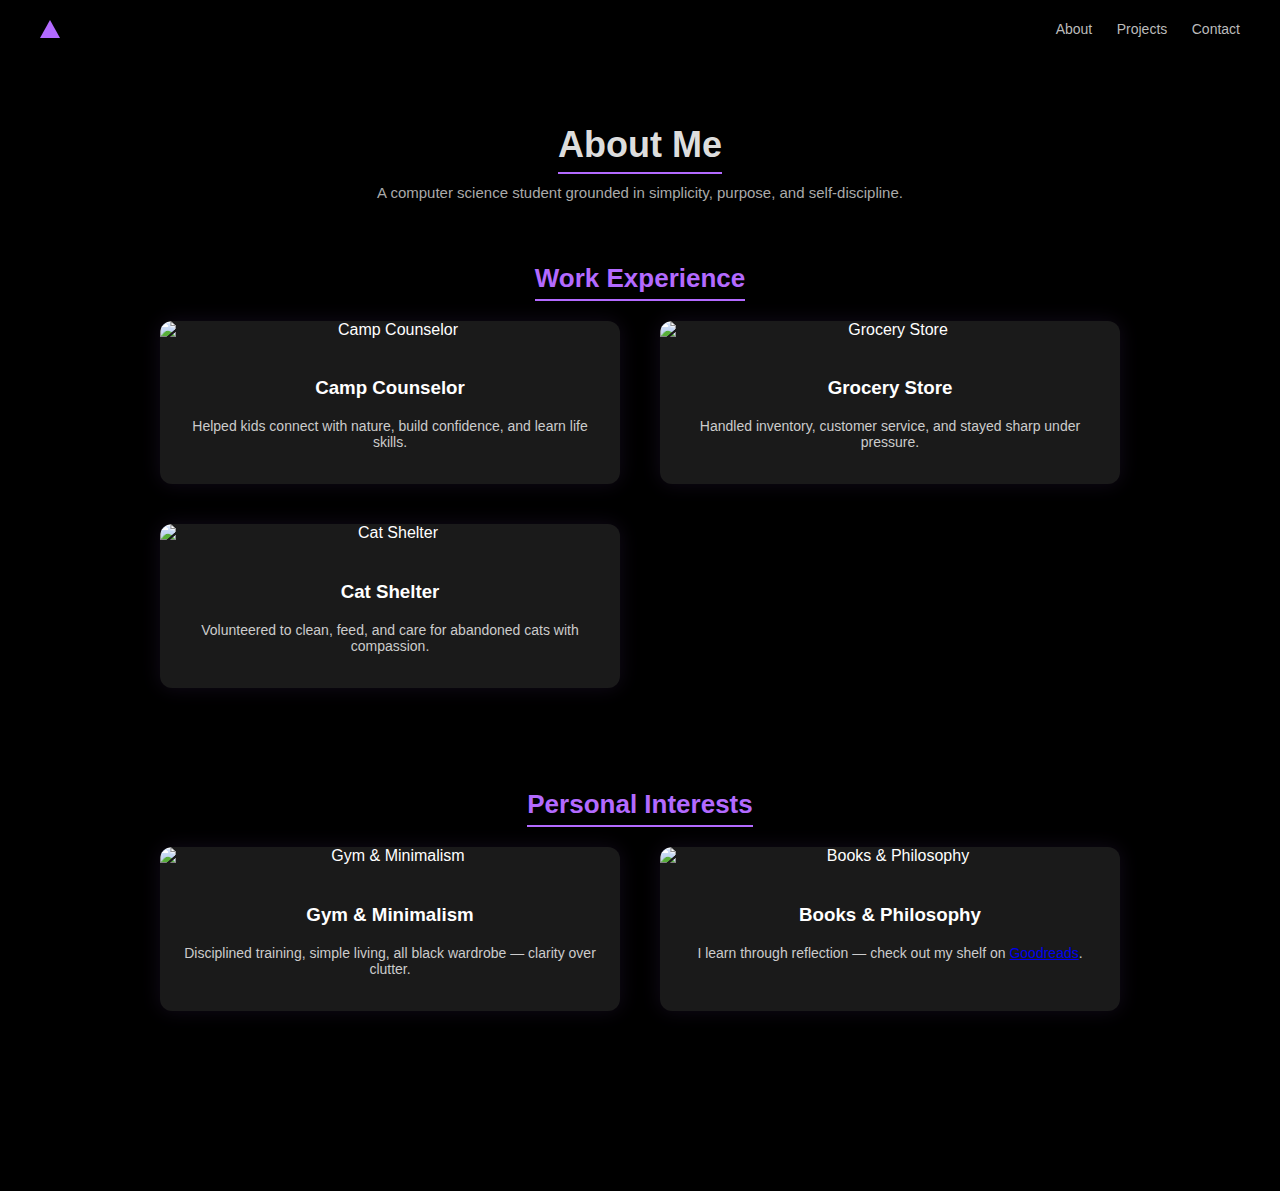
==== about/about.html @ 9ac720b6 "changes" ====
<!DOCTYPE html>
<html lang="en">
<head>
  <meta charset="UTF-8" />
  <meta name="viewport" content="width=device-width, initial-scale=1.0"/>
  <title>About — Abdullokh</title>
  <link rel="stylesheet" href="about.css" />
</head>
<body>
    <header>
        <a href="index.html" class="logo">
            <div class="triangle"></div>
          </a>
          
          
        <nav>
          <a href="about/about.html" >About</a>
           <a href="projects/project.html">Projects</a>
          <a href="contact/contact.html">Contact</a>
        </nav>
      </header>
  <main class="about-container">

    <h1>About Me</h1>
    <p class="intro">A computer science student grounded in simplicity, purpose, and self-discipline.</p>

    <!-- 🧑‍💻 Work Experience -->
    <section class="section-block">
      <h2 class="section-title">Work Experience</h2>
      <div class="card-grid">
        <div class="card">
          <img src="https://placehold.co/400x240/222/fff?text=Camp" alt="Camp Counselor">
          <div class="card-text">
            <h3>Camp Counselor</h3>
            <p>Helped kids connect with nature, build confidence, and learn life skills.</p>
          </div>
        </div>
        <div class="card">
          <img src="https://placehold.co/400x240/222/fff?text=Grocery" alt="Grocery Store">
          <div class="card-text">
            <h3>Grocery Store</h3>
            <p>Handled inventory, customer service, and stayed sharp under pressure.</p>
          </div>
        </div>
        <div class="card">
          <img src="https://placehold.co/400x240/222/fff?text=Shelter" alt="Cat Shelter">
          <div class="card-text">
            <h3>Cat Shelter</h3>
            <p>Volunteered to clean, feed, and care for abandoned cats with compassion.</p>
          </div>
        </div>
      </div>
    </section>

    <!-- 🧠 Personal Interests -->
    <section class="section-block">
      <h2 class="section-title">Personal Interests</h2>
      <div class="card-grid">
        <div class="card">
          <img src="https://placehold.co/400x240/222/fff?text=Gym+%26+Minimalism" alt="Gym & Minimalism">
          <div class="card-text">
            <h3>Gym & Minimalism</h3>
            <p>Disciplined training, simple living, all black wardrobe — clarity over clutter.</p>
          </div>
        </div>
        <div class="card">
          <img src="https://placehold.co/400x240/222/fff?text=Books" alt="Books & Philosophy">
          <div class="card-text">
            <h3>Books & Philosophy</h3>
            <p>I learn through reflection — check out my shelf on <a href="https://www.goodreads.com" target="_blank">Goodreads</a>.</p>
          </div>
        </div>
      </div>
    </section>
  </main>
</body>
</html>
---- about/about.css ----
body {
  margin: 0;
  background-color: #000;
  color: #fff;
  height: 100vh;
  font-family: 'Segoe UI', sans-serif;
 
}

  /* Header */
header {
  position: absolute;
  top: 0;
  left: 0;
  width: 100%;
  padding: 20px 40px;
  display: flex;
  justify-content: space-between;
  align-items: center;
  box-sizing: border-box;
}



nav a {
  margin-left: 20px;
  text-decoration: none;
  color: #bbb;
  font-size: 14px;
  transition: color 0.3s ease;
}

nav a:hover {
  color: #b36aff;
}

/* Animation */
@keyframes fadeInUp {
  to {
    opacity: 1;
    transform: translate(-50%, -50%) translateY(0);
  }
}
.logo {
  display: flex;
  align-items: center;
  gap: 10px;
  font-weight: bold;
  font-size: 18px;
  color: white;
}

.triangle {
  width: 0;
  height: 0;
  border-left: 10px solid transparent;
  border-right: 10px solid transparent;
  border-bottom: 18px solid #b36aff;
}

/* Continuous spin only when hovered */
.logo:hover .triangle {
  animation: spin 1.2s linear infinite;
}

@keyframes spin {
  from { transform: rotate(0deg); }
  to   { transform: rotate(360deg); }
}
  .about-container {
    max-width: 960px;
    margin: auto;
    padding: 100px 20px;
    text-align: center;
  }
  
  .about-container h1 {
    font-size: 36px;
    margin-bottom: 10px;
    color: #ddd;
    border-bottom: 2px solid #b36aff;
    display: inline-block;
    padding-bottom: 6px;
  }
  
  .about-container .intro {
    color: #aaa;
    font-size: 15px;
    max-width: 600px;
    margin: 0 auto 40px;
  }
  
  /* Card grid */
  .card-grid {
    display: grid;
    grid-template-columns: 1fr 1fr;
    gap: 40px;
    margin-bottom: 60px;
  }
  
  .card {
    background-color: #1a1a1a;
    border-radius: 12px;
    overflow: hidden;
    box-shadow: 0 0 20px rgba(179, 106, 255, 0.1);
    transition: transform 0.3s ease, box-shadow 0.3s ease;
  }
  
  .card:hover {
    transform: translateY(-6px);
    box-shadow: 0 0 25px rgba(179, 106, 255, 0.2);
  }
  
  .card img {
    width: 100%;
    display: block;
    height: auto;
  }
  
  .card-text {
    padding: 20px;
  }
  
  .card-text h2 {
    margin: 0 0 10px;
    color: #fff;
    font-size: 18px;
  }
  
  .card-text p {
    color: #ccc;
    font-size: 14px;
  }
  
  /* Books section */
  .books {
    background-color: #111;
    padding: 40px;
    border-radius: 10px;
    box-shadow: 0 0 20px rgba(179, 106, 255, 0.1);
    max-width: 600px;
    margin: auto;
  }
  
  .books h2 {
    color: #b36aff;
    margin-bottom: 10px;
  }
  
  .books p {
    color: #ccc;
    font-size: 14px;
    margin-bottom: 20px;
  }
  
  .goodreads-btn {
    background-color: transparent;
    color: #b36aff;
    border: 1px solid #b36aff;
    padding: 10px 20px;
    font-size: 14px;
    border-radius: 999px;
    text-decoration: none;
    transition: all 0.3s ease;
  }
  
  .goodreads-btn:hover {
    background-color: #b36aff;
    color: #000;
    box-shadow: 0 0 10px rgba(179, 106, 255, 0.3);
  }
  .section-block {
    margin-bottom: 80px;
  }
  
  .section-title {
    font-size: 26px;
    color: #b36aff;
    margin-bottom: 20px;
    border-bottom: 2px solid #b36aff;
    display: inline-block;
    padding-bottom: 5px;
  }
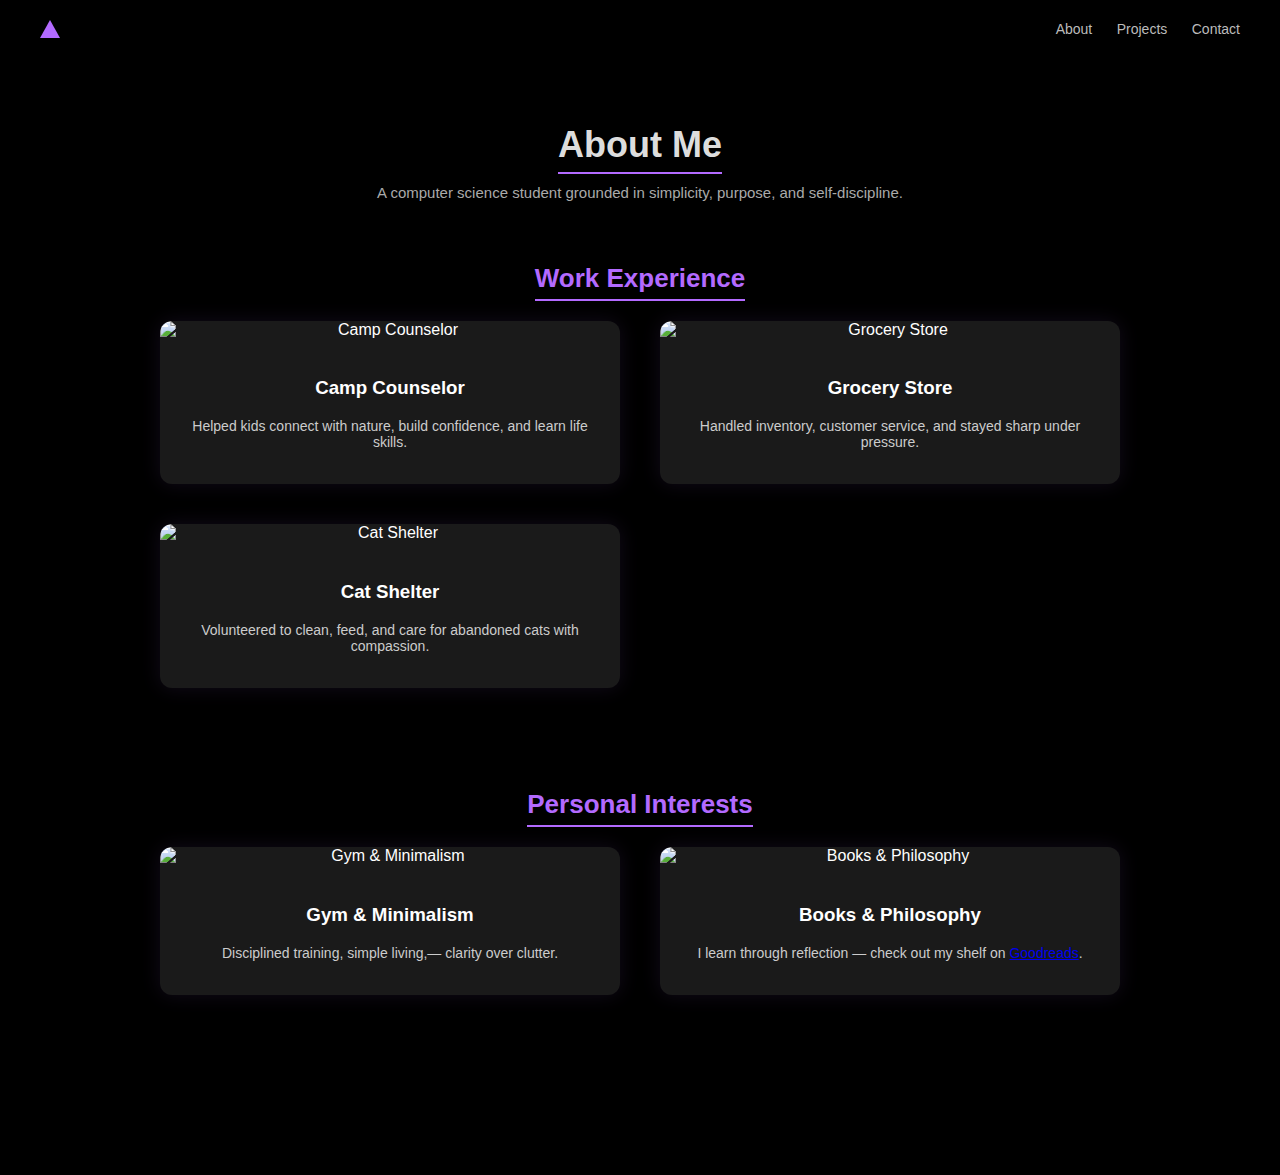
==== commit 63831c03: "about section" ====
--- a/about/about.html
+++ b/about/about.html
@@ -8,15 +8,16 @@
 </head>
 <body>
     <header>
-        <a href="index.html" class="logo">
+        <a href="../index.html" class="logo">
             <div class="triangle"></div>
           </a>
           
           
         <nav>
-          <a href="about/about.html" >About</a>
-           <a href="projects/project.html">Projects</a>
-          <a href="contact/contact.html">Contact</a>
+            <a href="../about/about.html">About</a>
+            <a href="../projects/project.html">Projects</a>
+            <a href="../contact/contact.html">Contact</a>
+            
         </nav>
       </header>
   <main class="about-container">
@@ -60,7 +61,7 @@
           <img src="https://placehold.co/400x240/222/fff?text=Gym+%26+Minimalism" alt="Gym & Minimalism">
           <div class="card-text">
             <h3>Gym & Minimalism</h3>
-            <p>Disciplined training, simple living, all black wardrobe — clarity over clutter.</p>
+            <p>Disciplined training, simple living,— clarity over clutter.</p>
           </div>
         </div>
         <div class="card">
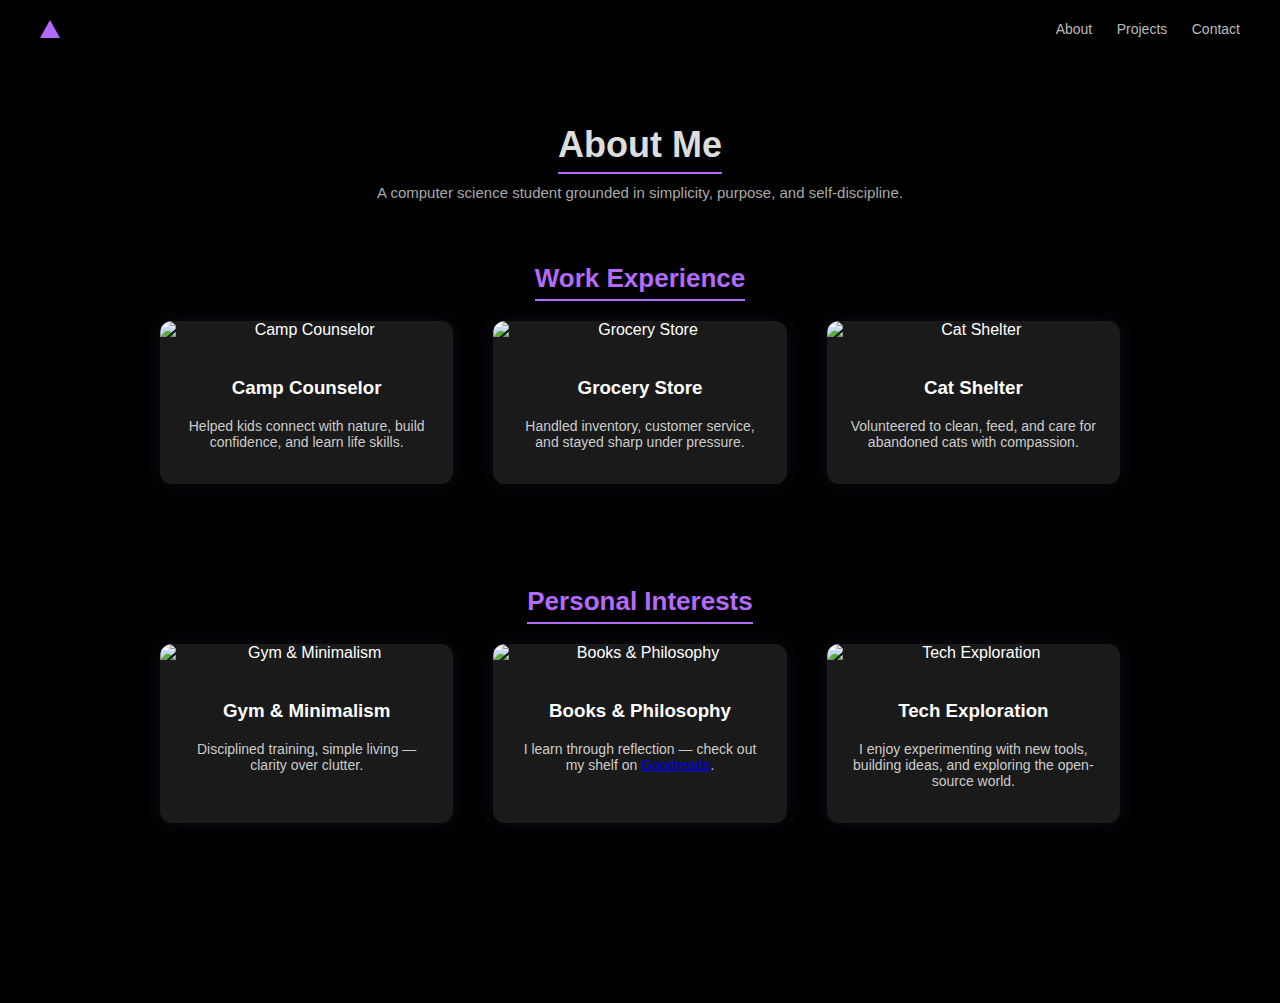
==== commit dd605d29: "additions" ====
--- a/about/about.html
+++ b/about/about.html
@@ -53,26 +53,36 @@
       </div>
     </section>
 
-    <!-- 🧠 Personal Interests -->
-    <section class="section-block">
-      <h2 class="section-title">Personal Interests</h2>
-      <div class="card-grid">
-        <div class="card">
-          <img src="https://placehold.co/400x240/222/fff?text=Gym+%26+Minimalism" alt="Gym & Minimalism">
-          <div class="card-text">
-            <h3>Gym & Minimalism</h3>
-            <p>Disciplined training, simple living,— clarity over clutter.</p>
-          </div>
-        </div>
-        <div class="card">
-          <img src="https://placehold.co/400x240/222/fff?text=Books" alt="Books & Philosophy">
-          <div class="card-text">
-            <h3>Books & Philosophy</h3>
-            <p>I learn through reflection — check out my shelf on <a href="https://www.goodreads.com" target="_blank">Goodreads</a>.</p>
-          </div>
+<!-- 🧠 Personal Interests -->
+<section class="section-block">
+    <h2 class="section-title">Personal Interests</h2>
+    <div class="card-grid">
+      <div class="card">
+        <img src="https://placehold.co/400x240/222/fff?text=Gym+%26+Minimalism" alt="Gym & Minimalism">
+        <div class="card-text">
+          <h3>Gym & Minimalism</h3>
+          <p>Disciplined training, simple living — clarity over clutter.</p>
         </div>
       </div>
-    </section>
+      
+      <div class="card">
+        <img src="https://placehold.co/400x240/222/fff?text=Books" alt="Books & Philosophy">
+        <div class="card-text">
+          <h3>Books & Philosophy</h3>
+          <p>I learn through reflection — check out my shelf on <a href="https://www.goodreads.com" target="_blank">Goodreads</a>.</p>
+        </div>
+      </div>
+  
+      <div class="card">
+        <img src="https://placehold.co/400x240/222/fff?text=Tech+Exploration" alt="Tech Exploration">
+        <div class="card-text">
+          <h3>Tech Exploration</h3>
+          <p>I enjoy experimenting with new tools, building ideas, and exploring the open-source world.</p>
+        </div>
+      </div>
+    </div>
+  </section>
+  
   </main>
 </body>
 </html>
--- a/about/about.css
+++ b/about/about.css
@@ -93,10 +93,11 @@
   /* Card grid */
   .card-grid {
     display: grid;
-    grid-template-columns: 1fr 1fr;
+    grid-template-columns: 1fr 1fr 1fr;
     gap: 40px;
     margin-bottom: 60px;
   }
+  
   
   .card {
     background-color: #1a1a1a;
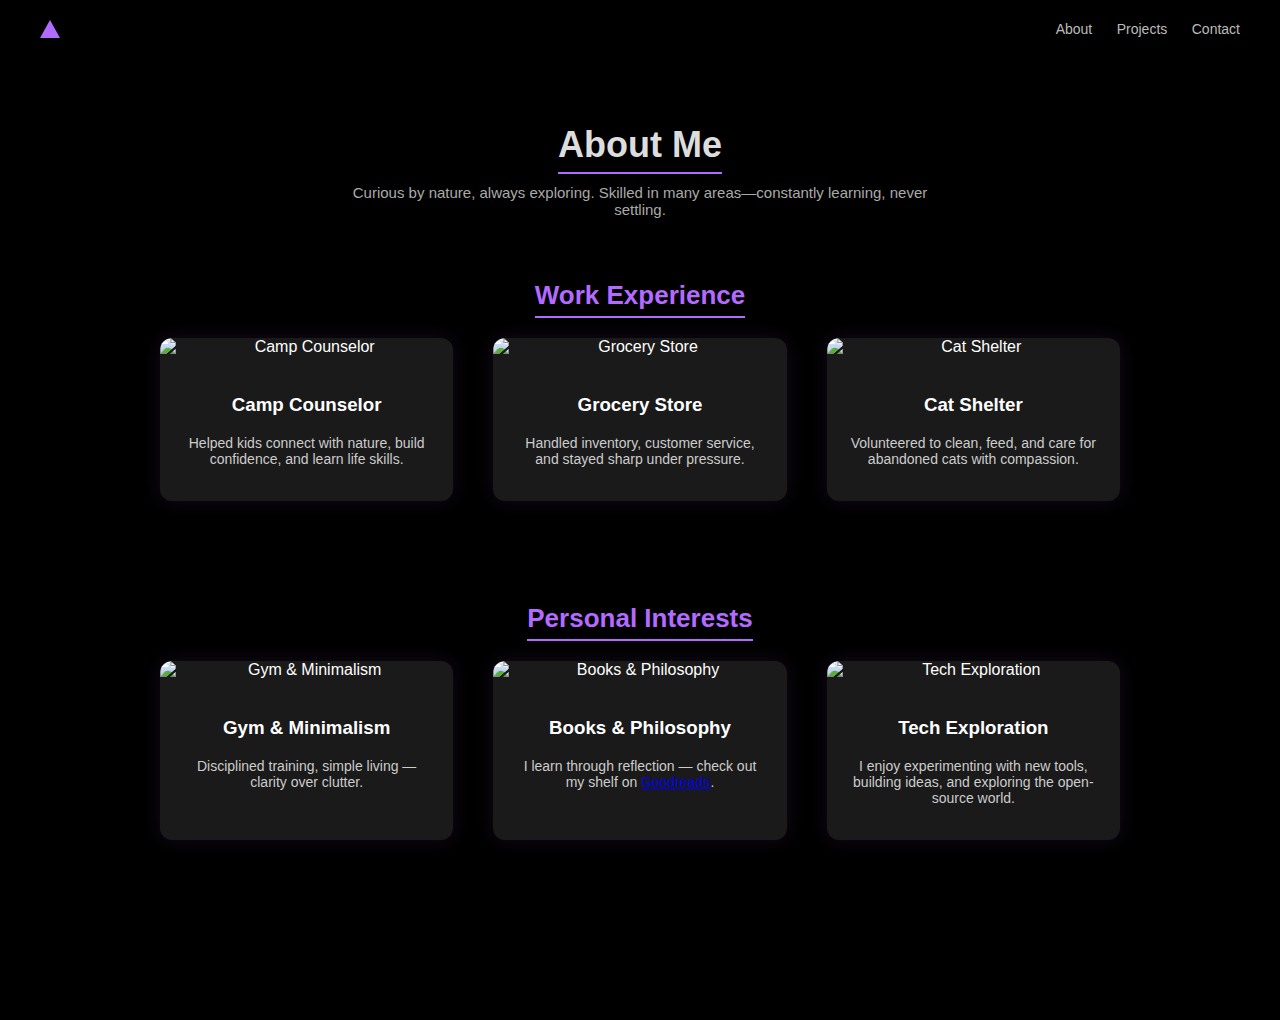
==== commit dd348361: "fixed dynamic visuals" ====
--- a/about/about.html
+++ b/about/about.html
@@ -23,7 +23,8 @@
   <main class="about-container">
 
     <h1>About Me</h1>
-    <p class="intro">A computer science student grounded in simplicity, purpose, and self-discipline.</p>
+    <p class="intro">Curious by nature, always exploring. Skilled in many areas—constantly learning, never settling.</p>
+    
 
     <!-- 🧑‍💻 Work Experience -->
     <section class="section-block">
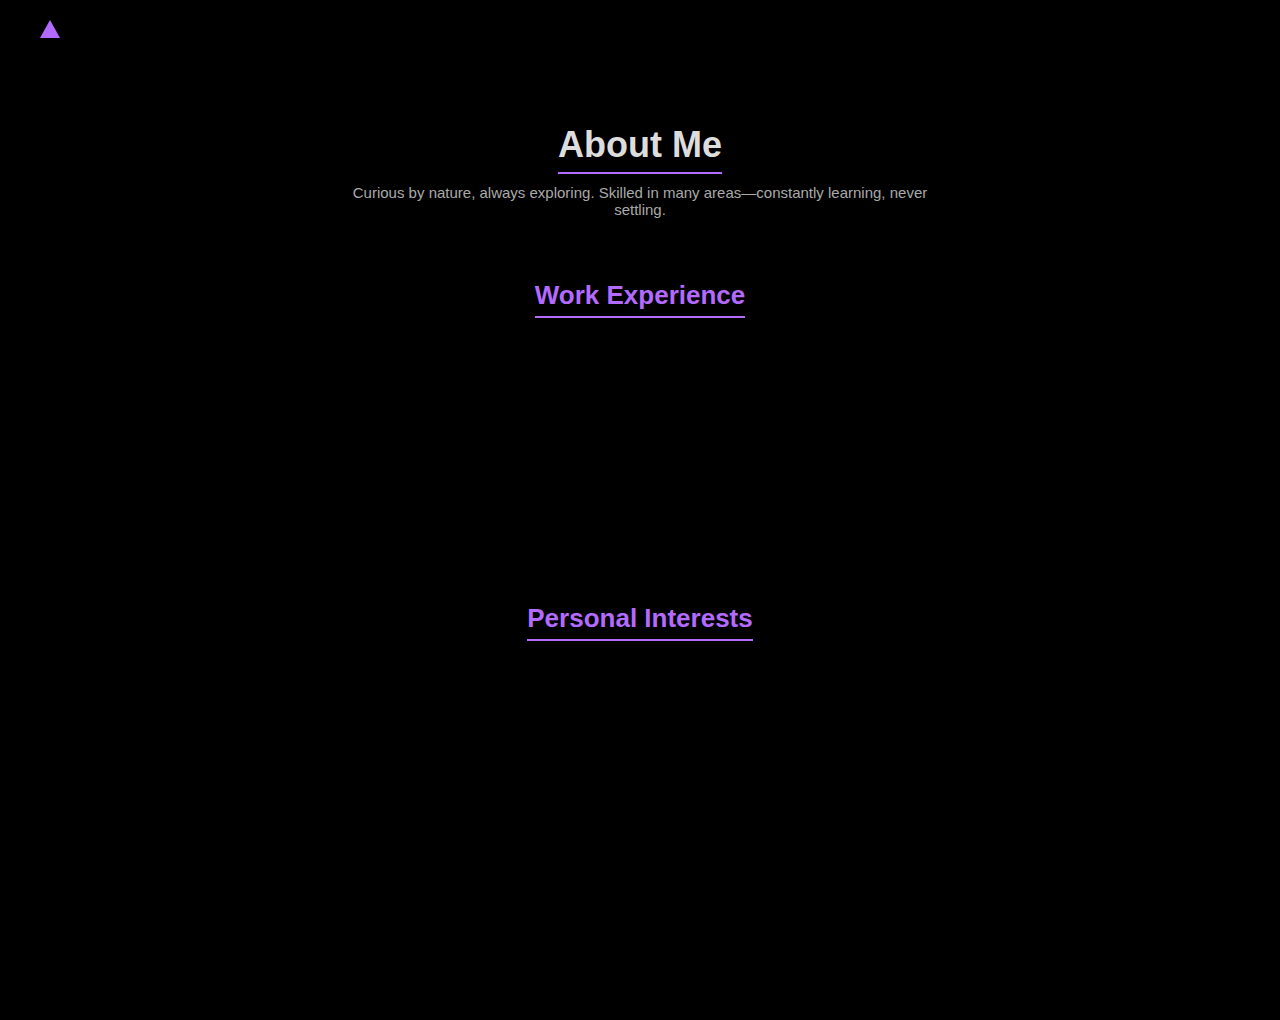
==== commit 6b6ccabc: "animations and few bugs" ====
--- a/about/about.html
+++ b/about/about.html
@@ -5,6 +5,7 @@
   <meta name="viewport" content="width=device-width, initial-scale=1.0"/>
   <title>About — Abdullokh</title>
   <link rel="stylesheet" href="about.css" />
+  <link rel="icon" href="../fav.png" type="image/png">
 </head>
 <body>
     <header>
--- a/about/about.css
+++ b/about/about.css
@@ -4,10 +4,30 @@
   color: #fff;
   height: 100vh;
   font-family: 'Segoe UI', sans-serif;
- 
-}
-
-  /* Header */
+  animation: bodyFade 0.8s ease-in;
+}
+
+@keyframes bodyFade {
+  from { opacity: 0; }
+  to   { opacity: 1; }
+}
+
+/* Header */
+body {
+  margin: 0;
+  background-color: #000;
+  color: #fff;
+  height: 100vh;
+  font-family: 'Segoe UI', sans-serif;
+  animation: bodyFade 0.8s ease-in;
+}
+
+@keyframes bodyFade {
+  from { opacity: 0; }
+  to   { opacity: 1; }
+}
+
+/* Header (No Animations) */
 header {
   position: absolute;
   top: 0;
@@ -21,26 +41,35 @@
 }
 
 
-
 nav a {
   margin-left: 20px;
   text-decoration: none;
   color: #bbb;
   font-size: 14px;
   transition: color 0.3s ease;
-}
-
-nav a:hover {
-  color: #b36aff;
-}
-
-/* Animation */
-@keyframes fadeInUp {
+  
+  opacity: 0;
+  transform: translateY(-10px);
+  animation: fadeInNav 0.6s ease forwards;
+}
+nav a:nth-child(1) { animation-delay: 0.3s; }
+nav a:nth-child(2) { animation-delay: 0.4s; }
+nav a:nth-child(3) { animation-delay: 0.5s; }
+
+@keyframes fadeInNav {
   to {
     opacity: 1;
-    transform: translate(-50%, -50%) translateY(0);
-  }
-}
+  }
+}
+
+nav a:hover {
+  color: #b36aff;
+}
+nav a:nth-child(1) { animation-delay: 0.3s; }
+nav a:nth-child(2) { animation-delay: 0.4s; }
+nav a:nth-child(3) { animation-delay: 0.5s; }
+
+
 .logo {
   display: flex;
   align-items: center;
@@ -58,7 +87,25 @@
   border-bottom: 18px solid #b36aff;
 }
 
-/* Continuous spin only when hovered */
+/* Triangle spin on hover */
+.logo {
+  display: flex;
+  align-items: center;
+  gap: 10px;
+  font-weight: bold;
+  font-size: 18px;
+  color: white;
+}
+
+.triangle {
+  width: 0;
+  height: 0;
+  border-left: 10px solid transparent;
+  border-right: 10px solid transparent;
+  border-bottom: 18px solid #b36aff;
+  transition: transform 0.3s ease;
+}
+
 .logo:hover .triangle {
   animation: spin 1.2s linear infinite;
 }
@@ -67,119 +114,147 @@
   from { transform: rotate(0deg); }
   to   { transform: rotate(360deg); }
 }
-  .about-container {
-    max-width: 960px;
-    margin: auto;
-    padding: 100px 20px;
-    text-align: center;
-  }
-  
-  .about-container h1 {
-    font-size: 36px;
-    margin-bottom: 10px;
-    color: #ddd;
-    border-bottom: 2px solid #b36aff;
-    display: inline-block;
-    padding-bottom: 6px;
-  }
-  
-  .about-container .intro {
-    color: #aaa;
-    font-size: 15px;
-    max-width: 600px;
-    margin: 0 auto 40px;
-  }
-  
-  /* Card grid */
-  .card-grid {
-    display: grid;
-    grid-template-columns: 1fr 1fr 1fr;
-    gap: 40px;
-    margin-bottom: 60px;
-  }
-  
-  
-  .card {
-    background-color: #1a1a1a;
-    border-radius: 12px;
-    overflow: hidden;
-    box-shadow: 0 0 20px rgba(179, 106, 255, 0.1);
-    transition: transform 0.3s ease, box-shadow 0.3s ease;
-  }
-  
-  .card:hover {
-    transform: translateY(-6px);
-    box-shadow: 0 0 25px rgba(179, 106, 255, 0.2);
-  }
-  
-  .card img {
-    width: 100%;
-    display: block;
-    height: auto;
-  }
-  
-  .card-text {
-    padding: 20px;
-  }
-  
-  .card-text h2 {
-    margin: 0 0 10px;
-    color: #fff;
-    font-size: 18px;
-  }
-  
-  .card-text p {
-    color: #ccc;
-    font-size: 14px;
-  }
-  
-  /* Books section */
-  .books {
-    background-color: #111;
-    padding: 40px;
-    border-radius: 10px;
-    box-shadow: 0 0 20px rgba(179, 106, 255, 0.1);
-    max-width: 600px;
-    margin: auto;
-  }
-  
-  .books h2 {
-    color: #b36aff;
-    margin-bottom: 10px;
-  }
-  
-  .books p {
-    color: #ccc;
-    font-size: 14px;
-    margin-bottom: 20px;
-  }
-  
-  .goodreads-btn {
-    background-color: transparent;
-    color: #b36aff;
-    border: 1px solid #b36aff;
-    padding: 10px 20px;
-    font-size: 14px;
-    border-radius: 999px;
-    text-decoration: none;
-    transition: all 0.3s ease;
-  }
-  
-  .goodreads-btn:hover {
-    background-color: #b36aff;
-    color: #000;
-    box-shadow: 0 0 10px rgba(179, 106, 255, 0.3);
-  }
-  .section-block {
-    margin-bottom: 80px;
-  }
-  
-  .section-title {
-    font-size: 26px;
-    color: #b36aff;
-    margin-bottom: 20px;
-    border-bottom: 2px solid #b36aff;
-    display: inline-block;
-    padding-bottom: 5px;
-  }
-  +
+.about-container {
+  max-width: 960px;
+  margin: auto;
+  padding: 100px 20px;
+  text-align: center;
+  animation: fadeSlideIn 1s ease forwards;
+}
+
+@keyframes fadeSlideIn {
+  from {
+    opacity: 0;
+    transform: translateY(20px);
+  }
+  to {
+    opacity: 1;
+    transform: translateY(0);
+  }
+}
+
+.about-container h1 {
+  font-size: 36px;
+  margin-bottom: 10px;
+  color: #ddd;
+  border-bottom: 2px solid #b36aff;
+  display: inline-block;
+  padding-bottom: 6px;
+}
+
+.about-container .intro {
+  color: #aaa;
+  font-size: 15px;
+  max-width: 600px;
+  margin: 0 auto 40px;
+}
+
+/* Card grid */
+.card-grid {
+  display: grid;
+  grid-template-columns: 1fr 1fr 1fr;
+  gap: 40px;
+  margin-bottom: 60px;
+}
+
+.card {
+  background-color: #1a1a1a;
+  border-radius: 12px;
+  overflow: hidden;
+  box-shadow: 0 0 20px rgba(179, 106, 255, 0.1);
+  transition: transform 0.3s ease, box-shadow 0.3s ease;
+  opacity: 0;
+  transform: translateY(20px);
+  animation: fadeInCard 0.6s ease forwards;
+}
+
+.card:nth-child(1) { animation-delay: 0.2s; }
+.card:nth-child(2) { animation-delay: 0.4s; }
+.card:nth-child(3) { animation-delay: 0.6s; }
+
+@keyframes fadeInCard {
+  to {
+    opacity: 1;
+    transform: translateY(0);
+  }
+}
+
+.card:hover {
+  transform: translateY(-6px);
+  box-shadow: 0 0 25px rgba(179, 106, 255, 0.2);
+}
+
+.card img {
+  width: 100%;
+  display: block;
+  height: auto;
+}
+
+.card-text {
+  padding: 20px;
+}
+
+.card-text h2 {
+  margin: 0 0 10px;
+  color: #fff;
+  font-size: 18px;
+}
+
+.card-text p {
+  color: #ccc;
+  font-size: 14px;
+}
+
+/* Books section */
+.books {
+  background-color: #111;
+  padding: 40px;
+  border-radius: 10px;
+  box-shadow: 0 0 20px rgba(179, 106, 255, 0.1);
+  max-width: 600px;
+  margin: auto;
+  animation: fadeSlideIn 1s ease forwards;
+}
+
+.books h2 {
+  color: #b36aff;
+  margin-bottom: 10px;
+}
+
+.books p {
+  color: #ccc;
+  font-size: 14px;
+  margin-bottom: 20px;
+}
+
+.goodreads-btn {
+  background-color: transparent;
+  color: #b36aff;
+  border: 1px solid #b36aff;
+  padding: 10px 20px;
+  font-size: 14px;
+  border-radius: 999px;
+  text-decoration: none;
+  transition: all 0.3s ease;
+}
+
+.goodreads-btn:hover {
+  background-color: #b36aff;
+  color: #000;
+  box-shadow: 0 0 10px rgba(179, 106, 255, 0.3);
+  transform: scale(1.05);
+}
+
+.section-block {
+  margin-bottom: 80px;
+}
+
+.section-title {
+  font-size: 26px;
+  color: #b36aff;
+  margin-bottom: 20px;
+  border-bottom: 2px solid #b36aff;
+  display: inline-block;
+  padding-bottom: 5px;
+}
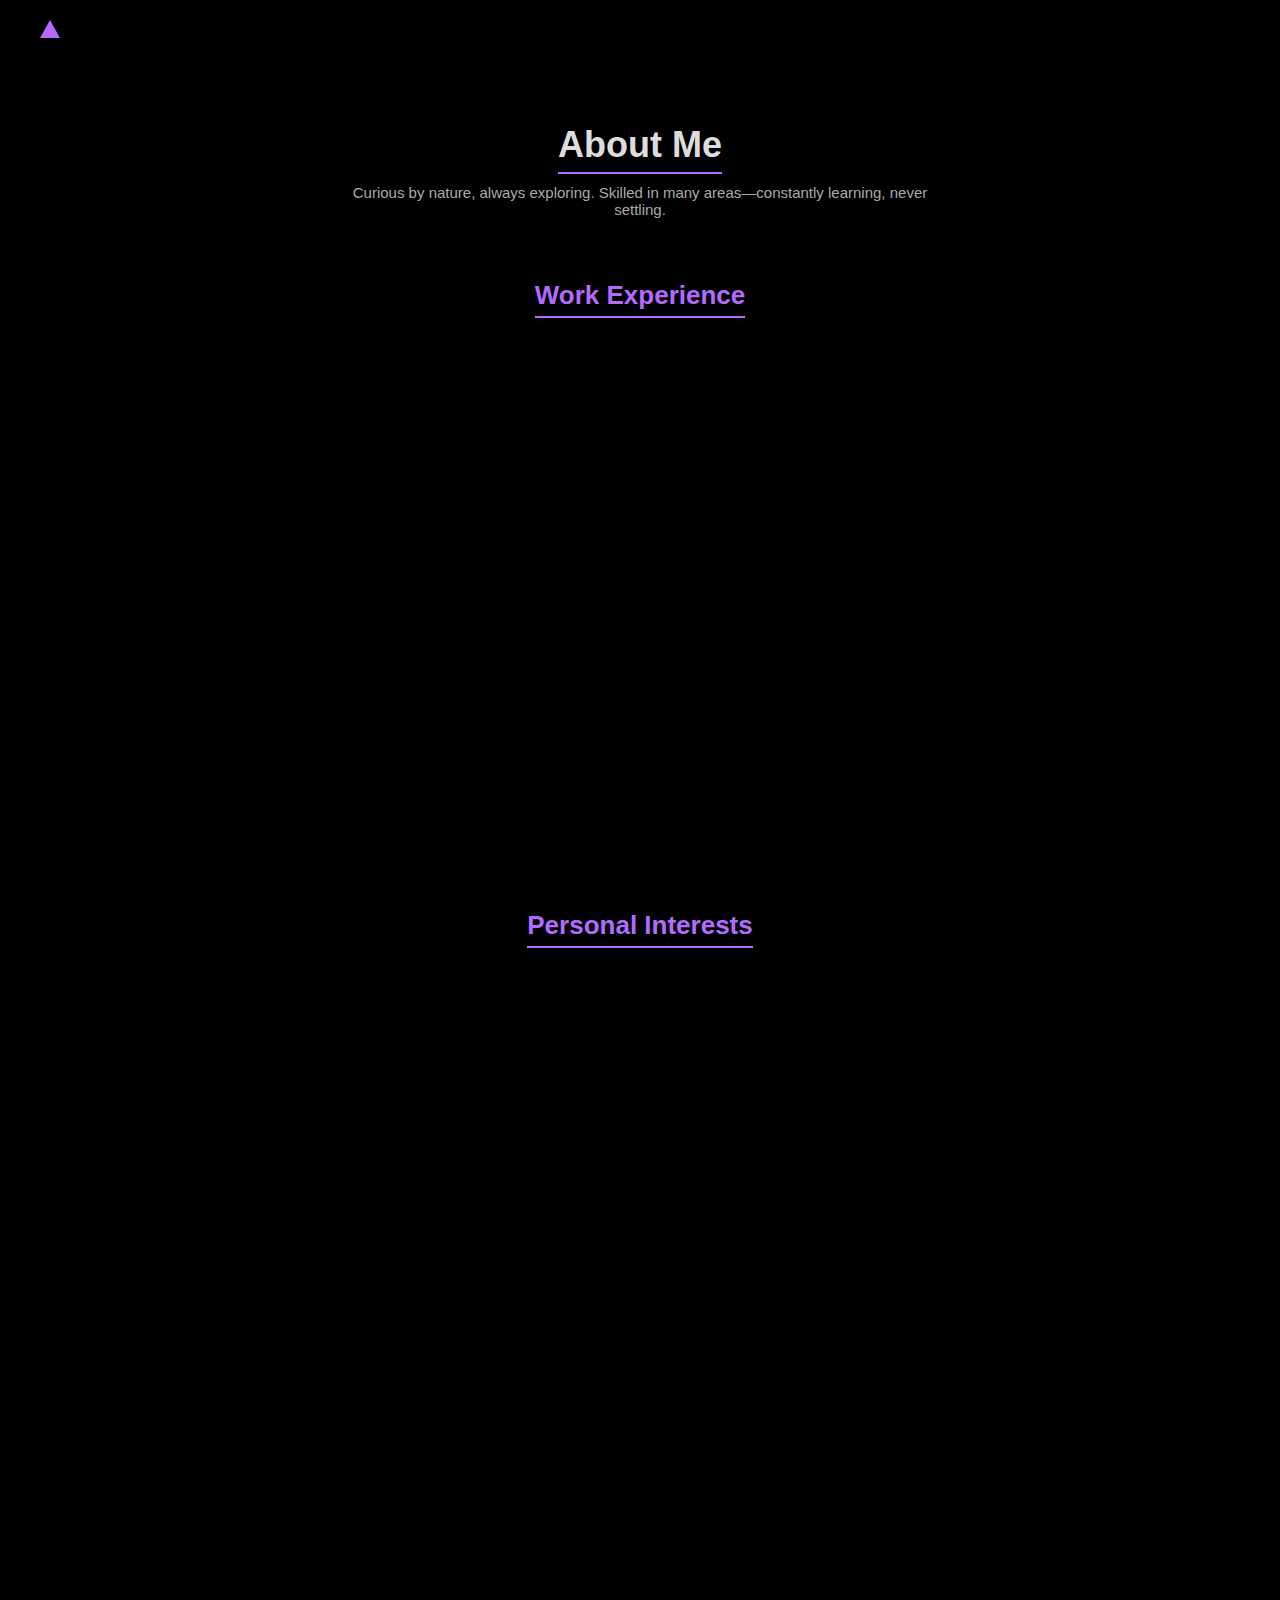
==== commit 79260791: "images and changes" ====
--- a/about/about.html
+++ b/about/about.html
@@ -32,24 +32,25 @@
       <h2 class="section-title">Work Experience</h2>
       <div class="card-grid">
         <div class="card">
-          <img src="https://placehold.co/400x240/222/fff?text=Camp" alt="Camp Counselor">
+          <img src="images/camp.png" alt="Camp Counselor">
           <div class="card-text">
             <h3>Camp Counselor</h3>
             <p>Helped kids connect with nature, build confidence, and learn life skills.</p>
           </div>
         </div>
         <div class="card">
-          <img src="https://placehold.co/400x240/222/fff?text=Grocery" alt="Grocery Store">
+          <img src="images/frills.png" alt="Grocery Store">
           <div class="card-text">
             <h3>Grocery Store</h3>
-            <p>Handled inventory, customer service, and stayed sharp under pressure.</p>
+            <p>Managed inventory, provided customer service, and supported merchandising to enhance store operations and customer satisfaction.</p>
+
           </div>
         </div>
         <div class="card">
-          <img src="https://placehold.co/400x240/222/fff?text=Shelter" alt="Cat Shelter">
+          <img src="images/cats.png" alt="Cat Shelter">
           <div class="card-text">
             <h3>Cat Shelter</h3>
-            <p>Volunteered to clean, feed, and care for abandoned cats with compassion.</p>
+            <p>Volunteered to clean, feed, and care for abandoned cats.</p>
           </div>
         </div>
       </div>
@@ -60,23 +61,23 @@
     <h2 class="section-title">Personal Interests</h2>
     <div class="card-grid">
       <div class="card">
-        <img src="https://placehold.co/400x240/222/fff?text=Gym+%26+Minimalism" alt="Gym & Minimalism">
+        <img src="images/gym.png" alt="Gym">
         <div class="card-text">
           <h3>Gym & Minimalism</h3>
-          <p>Disciplined training, simple living — clarity over clutter.</p>
+          <p>I luv the gym.</p>
         </div>
       </div>
       
       <div class="card">
-        <img src="https://placehold.co/400x240/222/fff?text=Books" alt="Books & Philosophy">
-        <div class="card-text">
+        <img src="images/books.png" alt="Books & Philosophy">
+        <div class="card-text"> 
           <h3>Books & Philosophy</h3>
-          <p>I learn through reflection — check out my shelf on <a href="https://www.goodreads.com" target="_blank">Goodreads</a>.</p>
+          <p>I learn through reflection — check out me out on <a href="https://www.goodreads.com/user/show/188893147-abdullokh-tulkinov" target="_blank">Goodreads</a>.</p>
         </div>
       </div>
   
       <div class="card">
-        <img src="https://placehold.co/400x240/222/fff?text=Tech+Exploration" alt="Tech Exploration">
+        <img src="images/tech.png" alt="Tech Exploration">
         <div class="card-text">
           <h3>Tech Exploration</h3>
           <p>I enjoy experimenting with new tools, building ideas, and exploring the open-source world.</p>
--- a/about/about.css
+++ b/about/about.css
@@ -4,13 +4,10 @@
   color: #fff;
   height: 100vh;
   font-family: 'Segoe UI', sans-serif;
-  animation: bodyFade 0.8s ease-in;
-}
-
-@keyframes bodyFade {
-  from { opacity: 0; }
-  to   { opacity: 1; }
-}
+  
+}
+
+
 
 /* Header */
 body {
@@ -19,13 +16,9 @@
   color: #fff;
   height: 100vh;
   font-family: 'Segoe UI', sans-serif;
-  animation: bodyFade 0.8s ease-in;
-}
-
-@keyframes bodyFade {
-  from { opacity: 0; }
-  to   { opacity: 1; }
-}
+  
+}
+
 
 /* Header (No Animations) */
 header {
